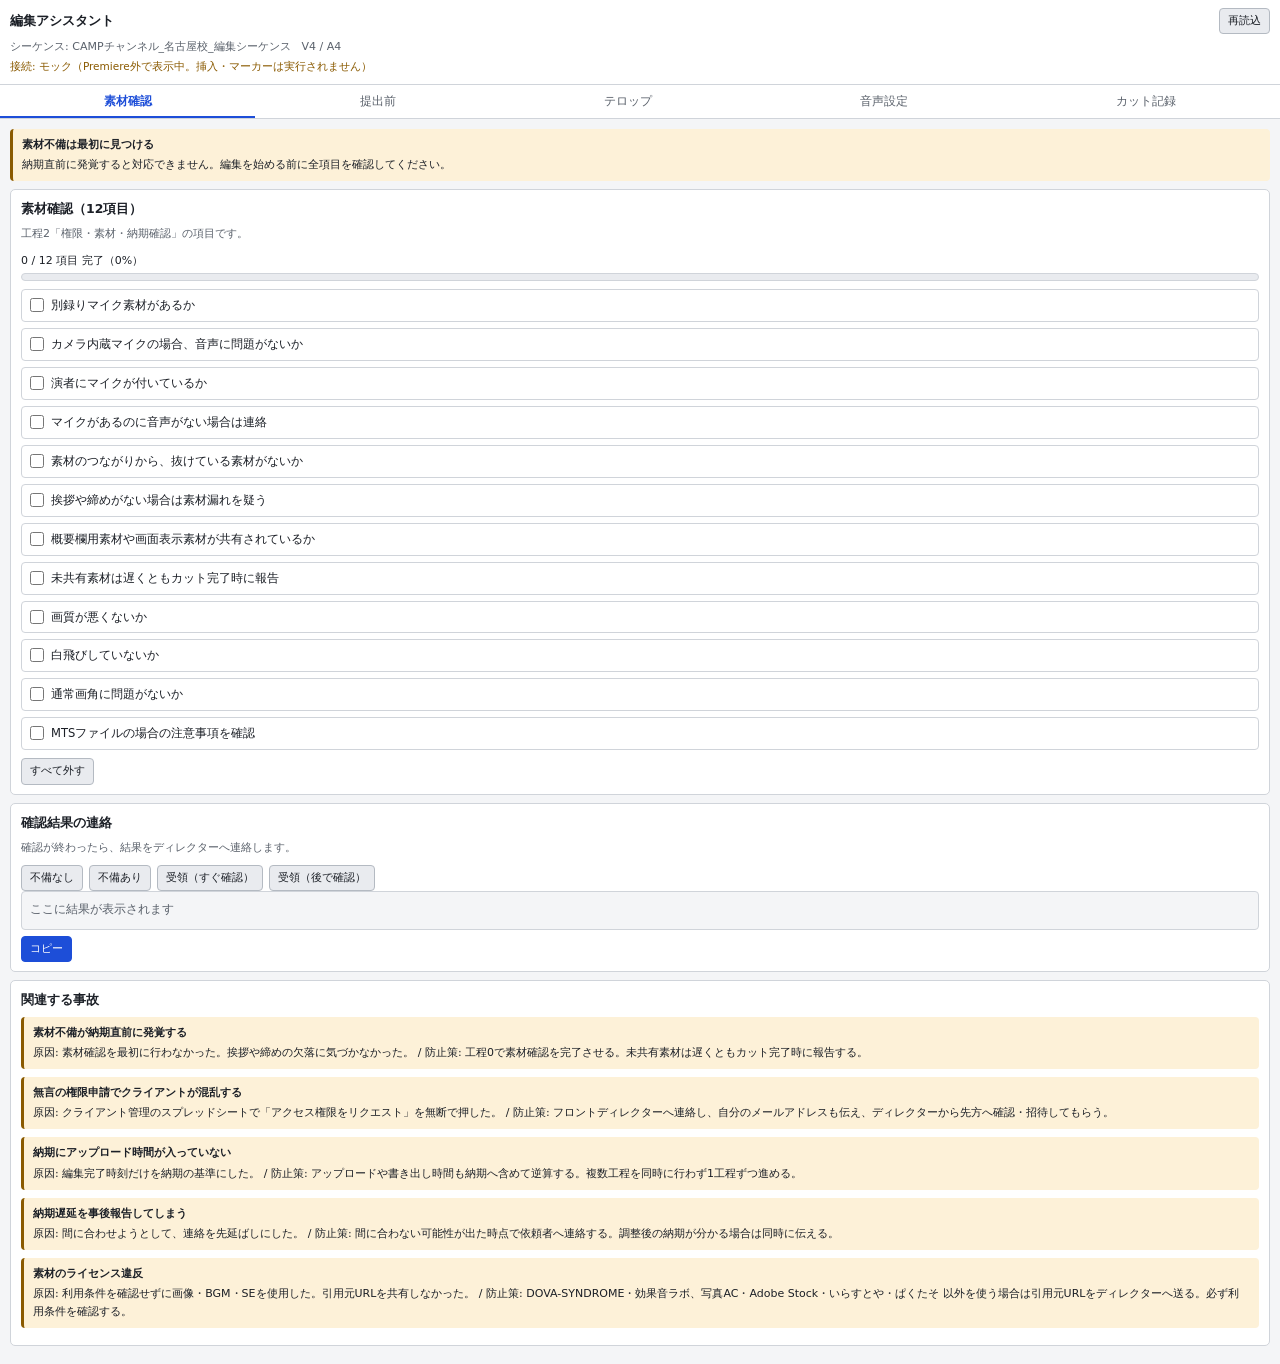
==== uxp-plugin/index.html @ 8db2a5e3 "Premiere Pro UXPパネル「編集アシスタント」を追加 添付画像の「トンマナ パレット」とは別パネルとして実装。役割を分けた。   トンマナ パレット … クリップ素材の挿入   編集アシス" ====
<!DOCTYPE html>
<html lang="ja">
<head>
<meta charset="utf-8">
<title>編集アシスタント</title>
<link rel="stylesheet" href="styles.css">
</head>
<body>

<header class="bar">
  <div class="bar-main">
    <h1>編集アシスタント</h1>
    <button type="button" id="reload" class="btn btn-sm">再読込</button>
  </div>
  <p class="seq" id="seq-info">シーケンス: 読み込み中…</p>
  <p class="env" id="env-info"></p>
</header>

<nav class="tabs" role="tablist" aria-label="機能の切り替え">
  <button type="button" class="tab" role="tab" id="tab-material"  aria-controls="panel-material"  aria-selected="true">素材確認</button>
  <button type="button" class="tab" role="tab" id="tab-submit"    aria-controls="panel-submit"    aria-selected="false" tabindex="-1">提出前</button>
  <button type="button" class="tab" role="tab" id="tab-telop"     aria-controls="panel-telop"     aria-selected="false" tabindex="-1">テロップ</button>
  <button type="button" class="tab" role="tab" id="tab-audio"     aria-controls="panel-audio"     aria-selected="false" tabindex="-1">音声設定</button>
  <button type="button" class="tab" role="tab" id="tab-cut"       aria-controls="panel-cut"       aria-selected="false" tabindex="-1">カット記録</button>
</nav>

<main>
  <section class="panel" id="panel-material" role="tabpanel" aria-labelledby="tab-material"></section>
  <section class="panel" id="panel-submit"   role="tabpanel" aria-labelledby="tab-submit"   hidden></section>
  <section class="panel" id="panel-telop"    role="tabpanel" aria-labelledby="tab-telop"    hidden></section>
  <section class="panel" id="panel-audio"    role="tabpanel" aria-labelledby="tab-audio"    hidden></section>
  <section class="panel" id="panel-cut"      role="tabpanel" aria-labelledby="tab-cut"      hidden></section>
</main>

<div class="toast" id="toast" role="status" aria-live="polite" hidden></div>

<script type="module" src="app.js"></script>
</body>
</html>
---- uxp-plugin/styles.css ----
/* ==========================================================================
   編集アシスタント（Premiere Pro UXPパネル）
   Premiereのパネルは暗い背景が既定。明るいテーマでも読めるようにする。
   ========================================================================== */

:root {
  color-scheme: dark light;

  --bg:        #1e1e1e;
  --bg-2:      #2a2a2a;
  --bg-3:      #333333;
  --bd:        #404040;
  --bd-2:      #555555;
  --tx:        #e8e8e8;
  --mu:        #a0a0a0;

  --accent:    #5b8cff;
  --accent-tx: #0d1117;

  --ok:        #4caf7d;
  --ok-bg:     #16301f;
  --warn:      #e0a02a;
  --warn-bg:   #33280e;
  --ng:        #e0655c;
  --ng-bg:     #3a1714;
  --imp:       #a689f0;
  --imp-bg:    #241c3d;
}

@media (prefers-color-scheme: light) {
  :root {
    --bg:     #f4f5f7;
    --bg-2:   #ffffff;
    --bg-3:   #e9ebef;
    --bd:     #d0d4da;
    --bd-2:   #b4bac2;
    --tx:     #1b1f26;
    --mu:     #5a616b;
    --accent: #1d4ed8;
    --accent-tx: #ffffff;
    --ok:     #0f7b3e;  --ok-bg:   #e3f5ea;
    --warn:   #8a5a00;  --warn-bg: #fdf1d8;
    --ng:     #b3261e;  --ng-bg:   #fce8e6;
    --imp:    #5b3fb5;  --imp-bg:  #eee8fb;
  }
}

* { box-sizing: border-box; }

body {
  margin: 0;
  background: var(--bg);
  color: var(--tx);
  font-family: "Hiragino Kaku Gothic ProN", "Yu Gothic UI", Meiryo, system-ui, sans-serif;
  font-size: 12px;
  line-height: 1.65;
  overflow-wrap: anywhere;
}

h1 { font-size: 13px; margin: 0; font-weight: 700; }
h2 { font-size: 12.5px; margin: 0 0 6px; }
h3 { font-size: 12px; margin: 0 0 4px; }
p  { margin: 0 0 6px; }
ul { margin: 0 0 6px; padding-left: 1.15em; }
li { margin-bottom: 2px; }

:focus-visible { outline: 2px solid var(--accent); outline-offset: 1px; }

/* --- ヘッダー ---------------------------------------------------------- */

.bar {
  background: var(--bg-2);
  border-bottom: 1px solid var(--bd);
  padding: 8px 10px;
  position: sticky; top: 0; z-index: 10;
}
.bar-main { display: flex; align-items: center; gap: 8px; }
.bar-main h1 { flex: 1; }
.seq { font-size: 11px; color: var(--mu); margin: 4px 0 0; }
.env { font-size: 10.5px; color: var(--mu); margin: 2px 0 0; }
.env.mock { color: var(--warn); }

/* --- タブ -------------------------------------------------------------- */

.tabs {
  display: flex; gap: 1px;
  background: var(--bg-2);
  border-bottom: 1px solid var(--bd);
  overflow-x: auto;
  position: sticky; top: 0; z-index: 9;
}
.tab {
  flex: 1 0 auto;
  background: none; border: none;
  border-bottom: 2px solid transparent;
  color: var(--mu);
  font: inherit; font-size: 11.5px;
  padding: 7px 9px 5px;
  cursor: pointer; white-space: nowrap;
}
.tab:hover { color: var(--tx); }
.tab[aria-selected="true"] {
  color: var(--accent); border-bottom-color: var(--accent); font-weight: 700;
}

main { padding: 10px; }
.panel[hidden] { display: none; }

/* --- 共通パーツ -------------------------------------------------------- */

.card {
  background: var(--bg-2);
  border: 1px solid var(--bd);
  border-radius: 5px;
  padding: 9px 10px;
  margin-bottom: 8px;
}

.btn {
  background: var(--bg-3);
  color: var(--tx);
  border: 1px solid var(--bd-2);
  border-radius: 4px;
  font: inherit; font-size: 11.5px;
  padding: 5px 10px;
  cursor: pointer;
  white-space: nowrap;
}
.btn:hover { border-color: var(--accent); }
.btn-sm { padding: 3px 8px; font-size: 11px; }
.btn-primary { background: var(--accent); color: var(--accent-tx); border-color: var(--accent); }
.btn-primary:hover { filter: brightness(1.1); }
.btn-row { display: flex; gap: 6px; flex-wrap: wrap; margin-top: 6px; }

.lead { font-size: 11px; color: var(--mu); margin-bottom: 8px; }

/* バッジ（色だけに頼らず記号と文字を併記） */
.badge {
  display: inline-flex; align-items: center; gap: 3px;
  font-size: 10px; font-weight: 700; line-height: 1.5;
  padding: 1px 6px; border-radius: 8px;
  border: 1px solid currentColor;
}
.badge::before { font-weight: 700; }
.badge-official    { color: var(--ok);   background: var(--ok-bg); }
.badge-official::before { content: "✓"; }
.badge-project     { color: var(--warn); background: var(--warn-bg); }
.badge-project::before { content: "◆"; }
.badge-conflict    { color: var(--ng);   background: var(--ng-bg); }
.badge-conflict::before { content: "⚠"; }
.badge-improvement { color: var(--imp);  background: var(--imp-bg); }
.badge-improvement::before { content: "＋"; }

/* --- 進捗 -------------------------------------------------------------- */

.progress { margin-bottom: 8px; }
.progress-text { font-size: 11px; margin-bottom: 3px; font-variant-numeric: tabular-nums; }
.progress-track {
  height: 8px; background: var(--bg-3);
  border: 1px solid var(--bd); border-radius: 6px; overflow: hidden;
}
.progress-fill { height: 100%; background: var(--ok); width: 0; }

/* --- チェックリスト ---------------------------------------------------- */

.checklist { list-style: none; padding: 0; margin: 0; display: grid; gap: 4px; }
.check-item {
  display: flex; align-items: flex-start; gap: 7px;
  background: var(--bg-2); border: 1px solid var(--bd);
  border-radius: 4px; padding: 6px 8px; cursor: pointer;
  font-size: 11.5px;
}
.check-item:hover { border-color: var(--bd-2); }
.check-item input { width: 14px; height: 14px; margin: 2px 0 0; flex: 0 0 auto; accent-color: var(--ok); cursor: pointer; }
.check-item.is-done { background: var(--ok-bg); border-color: var(--ok); }
.check-item.is-done .ct { text-decoration: line-through; color: var(--mu); }
.check-body { flex: 1; min-width: 0; }
.check-note { display: block; font-size: 10.5px; color: var(--ng); margin-top: 2px; }

.section-sub { font-size: 11px; color: var(--mu); margin: 12px 0 5px; }

/* --- フォーム ---------------------------------------------------------- */

label.field { display: block; margin-bottom: 7px; }
label.field > span { display: block; font-size: 11px; color: var(--mu); margin-bottom: 3px; }

textarea, input[type="text"], input[type="number"], input[type="search"], select {
  width: 100%;
  background: var(--bg);
  color: var(--tx);
  border: 1px solid var(--bd-2);
  border-radius: 4px;
  font: inherit; font-size: 11.5px;
  padding: 6px 7px;
}
textarea { min-height: 96px; resize: vertical; line-height: 1.7; }

.inline { display: flex; gap: 6px; align-items: flex-end; flex-wrap: wrap; }
.inline > * { flex: 1 1 auto; }
.inline > .btn { flex: 0 0 auto; }
.narrow { max-width: 96px; }

/* --- 出力 -------------------------------------------------------------- */

.output {
  background: var(--bg);
  border: 1px solid var(--bd);
  border-radius: 4px;
  padding: 8px;
  font-family: ui-monospace, SFMono-Regular, Menlo, Consolas, monospace;
  font-size: 11.5px; line-height: 1.8;
  white-space: pre-wrap;
  max-height: 260px; overflow: auto;
  margin: 0 0 6px;
}
.output:empty::before { content: "ここに結果が表示されます"; color: var(--mu); }

.stat { font-size: 11px; color: var(--mu); font-variant-numeric: tabular-nums; }

/* --- テーブル ---------------------------------------------------------- */

.table-wrap { overflow-x: auto; border: 1px solid var(--bd); border-radius: 4px; }
table { border-collapse: collapse; width: 100%; font-size: 11px; min-width: 260px; }
th, td { padding: 5px 7px; text-align: left; border-bottom: 1px solid var(--bd); vertical-align: top; }
th { background: var(--bg-3); font-weight: 700; white-space: nowrap; }
tbody tr:last-child td { border-bottom: none; }
td.num { font-variant-numeric: tabular-nums; font-weight: 700; white-space: nowrap; }

/* --- 警告 -------------------------------------------------------------- */

.alert {
  border-left: 3px solid var(--ng);
  background: var(--ng-bg);
  border-radius: 4px;
  padding: 7px 9px;
  font-size: 11px;
  margin-bottom: 8px;
}
.alert.warn { border-left-color: var(--warn); background: var(--warn-bg); }
.alert.imp  { border-left-color: var(--imp);  background: var(--imp-bg); }
.alert strong { display: block; margin-bottom: 2px; }

/* --- カット記録 -------------------------------------------------------- */

.rec-list { list-style: none; padding: 0; margin: 0; display: grid; gap: 4px; }
.rec-item {
  background: var(--bg-2); border: 1px solid var(--bd);
  border-left: 3px solid var(--accent);
  border-radius: 4px; padding: 6px 8px; font-size: 11px;
}
.rec-item .tc { font-variant-numeric: tabular-nums; font-weight: 700; color: var(--accent); }
.rec-item .rs { color: var(--mu); }
.empty { color: var(--mu); font-size: 11px; padding: 10px 0; text-align: center; }

/* --- トースト ---------------------------------------------------------- */

.toast {
  position: fixed; left: 50%; bottom: 12px; transform: translateX(-50%);
  background: var(--tx); color: var(--bg);
  padding: 7px 14px; border-radius: 14px;
  font-size: 11.5px; font-weight: 700;
  max-width: calc(100vw - 24px); text-align: center;
  z-index: 100;
}
.toast[hidden] { display: none; }
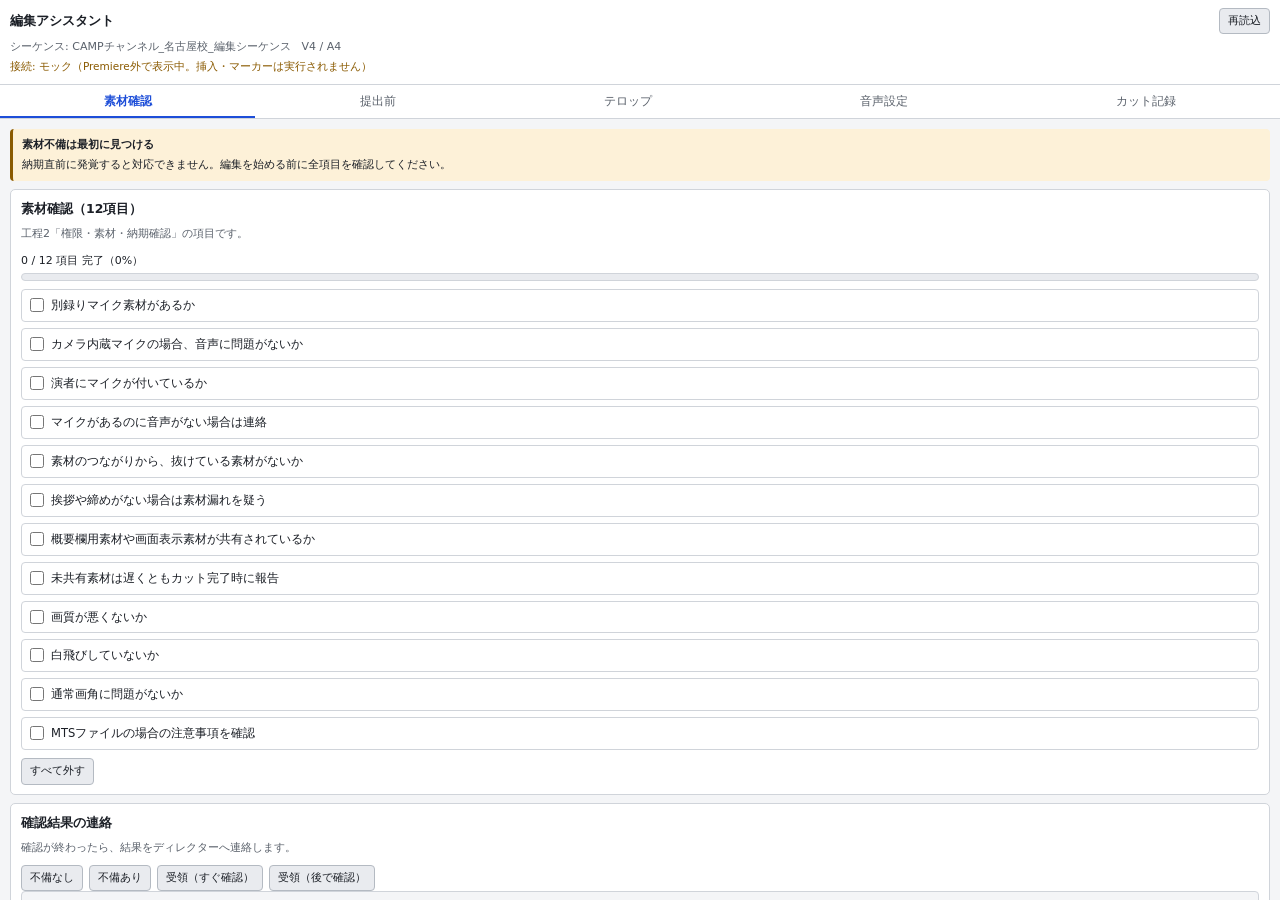
==== commit 5f64904f: "テロップ機能を「貼って実行すればフレームずれなく作成」に変更 タイムコード付き文字起こしを貼り、実行を押すとフレーム確定済みの テロップが作成されるようにした。  ## フレームずれをどう防ぐか  ず" ====
--- a/uxp-plugin/index.html
+++ b/uxp-plugin/index.html
@@ -34,6 +34,14 @@
 
 <div class="toast" id="toast" role="status" aria-live="polite" hidden></div>
 
-<script type="module" src="app.js"></script>
+<!--
+  UXPはESモジュールに対応していないため、古典的なスクリプトとして依存順に読み込む。
+  各ファイルはグローバルへ自分を登録する。読み込み順を変えないこと。
+-->
+<script src="data/manual-snapshot.js"></script>
+<script src="telop.js"></script>
+<script src="timecode.js"></script>
+<script src="adapter.js"></script>
+<script src="app.js"></script>
 </body>
 </html>
--- a/uxp-plugin/styles.css
+++ b/uxp-plugin/styles.css
@@ -47,8 +47,19 @@
 
 * { box-sizing: border-box; }
 
+/*
+ * UXPパネルでは body 自体のスクロールが効かないことがある。
+ * パネル全体を縦フレックスにして、本文（main）だけをスクロール領域にする。
+ * これでヘッダーとタブは常に見えたまま、中身だけが動く。
+ */
+html, body { height: 100%; }
+
 body {
   margin: 0;
+  height: 100%;
+  display: flex;
+  flex-direction: column;
+  overflow: hidden;
   background: var(--bg);
   color: var(--tx);
   font-family: "Hiragino Kaku Gothic ProN", "Yu Gothic UI", Meiryo, system-ui, sans-serif;
@@ -69,25 +80,30 @@
 /* --- ヘッダー ---------------------------------------------------------- */
 
 .bar {
+  flex: 0 0 auto;
   background: var(--bg-2);
   border-bottom: 1px solid var(--bd);
   padding: 8px 10px;
-  position: sticky; top: 0; z-index: 10;
-}
-.bar-main { display: flex; align-items: center; gap: 8px; }
-.bar-main h1 { flex: 1; }
-.seq { font-size: 11px; color: var(--mu); margin: 4px 0 0; }
+}
+.bar-main { display: flex; align-items: center; gap: 8px; flex-wrap: wrap; }
+.bar-main h1 { flex: 1 1 auto; min-width: 0; }
+.seq { font-size: 11px; color: var(--mu); margin: 4px 0 0; overflow-wrap: anywhere; }
 .env { font-size: 10.5px; color: var(--mu); margin: 2px 0 0; }
 .env.mock { color: var(--warn); }
 
 /* --- タブ -------------------------------------------------------------- */
 
+/*
+ * 縦フレックスで固定するため sticky は使わない。
+ * タブが多いときは横スクロールする。
+ */
 .tabs {
+  flex: 0 0 auto;
   display: flex; gap: 1px;
   background: var(--bg-2);
   border-bottom: 1px solid var(--bd);
   overflow-x: auto;
-  position: sticky; top: 0; z-index: 9;
+  overflow-y: hidden;
 }
 .tab {
   flex: 1 0 auto;
@@ -103,8 +119,25 @@
   color: var(--accent); border-bottom-color: var(--accent); font-weight: 700;
 }
 
-main { padding: 10px; }
+/* ここだけがスクロールする */
+main {
+  flex: 1 1 auto;
+  min-height: 0;
+  overflow-y: auto;
+  overflow-x: hidden;
+  padding: 10px;
+  -webkit-overflow-scrolling: touch;
+}
 .panel[hidden] { display: none; }
+
+/* スクロールバーを細く（Premiereの見た目に合わせる） */
+main::-webkit-scrollbar { width: 10px; }
+main::-webkit-scrollbar-track { background: var(--bg); }
+main::-webkit-scrollbar-thumb {
+  background: var(--bd-2); border-radius: 5px;
+  border: 2px solid var(--bg);
+}
+main::-webkit-scrollbar-thumb:hover { background: var(--mu); }
 
 /* --- 共通パーツ -------------------------------------------------------- */
 
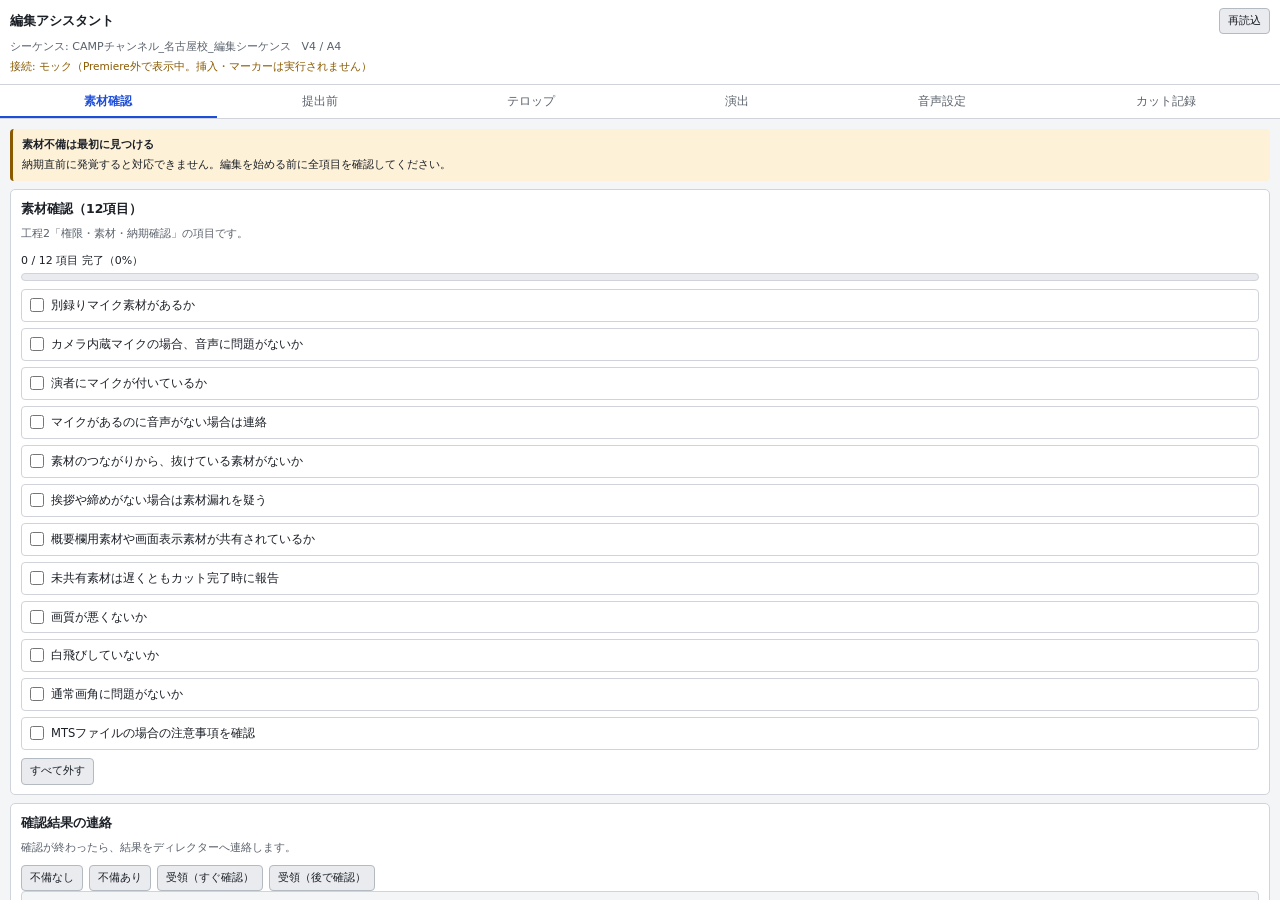
==== commit d6ec3a03: "演出タブを追加し、演出位置へマーカーを一括で打てるようにする 工程8のうち、機械にできる部分だけを実装した。  できること: 尺のIN/OUTと間隔から演出スロットを計算し、その位置へ シーケンスマー" ====
--- a/uxp-plugin/index.html
+++ b/uxp-plugin/index.html
@@ -20,6 +20,7 @@
   <button type="button" class="tab" role="tab" id="tab-material"  aria-controls="panel-material"  aria-selected="true">素材確認</button>
   <button type="button" class="tab" role="tab" id="tab-submit"    aria-controls="panel-submit"    aria-selected="false" tabindex="-1">提出前</button>
   <button type="button" class="tab" role="tab" id="tab-telop"     aria-controls="panel-telop"     aria-selected="false" tabindex="-1">テロップ</button>
+  <button type="button" class="tab" role="tab" id="tab-direction" aria-controls="panel-direction" aria-selected="false" tabindex="-1">演出</button>
   <button type="button" class="tab" role="tab" id="tab-audio"     aria-controls="panel-audio"     aria-selected="false" tabindex="-1">音声設定</button>
   <button type="button" class="tab" role="tab" id="tab-cut"       aria-controls="panel-cut"       aria-selected="false" tabindex="-1">カット記録</button>
 </nav>
@@ -27,8 +28,9 @@
 <main>
   <section class="panel" id="panel-material" role="tabpanel" aria-labelledby="tab-material"></section>
   <section class="panel" id="panel-submit"   role="tabpanel" aria-labelledby="tab-submit"   hidden></section>
-  <section class="panel" id="panel-telop"    role="tabpanel" aria-labelledby="tab-telop"    hidden></section>
-  <section class="panel" id="panel-audio"    role="tabpanel" aria-labelledby="tab-audio"    hidden></section>
+  <section class="panel" id="panel-telop"     role="tabpanel" aria-labelledby="tab-telop"     hidden></section>
+  <section class="panel" id="panel-direction" role="tabpanel" aria-labelledby="tab-direction" hidden></section>
+  <section class="panel" id="panel-audio"     role="tabpanel" aria-labelledby="tab-audio"     hidden></section>
   <section class="panel" id="panel-cut"      role="tabpanel" aria-labelledby="tab-cut"      hidden></section>
 </main>
 
--- a/uxp-plugin/styles.css
+++ b/uxp-plugin/styles.css
@@ -248,6 +248,36 @@
 }
 .output:empty::before { content: "ここに結果が表示されます"; color: var(--mu); }
 
+/*
+ * 調査結果。
+ *
+ * textarea にしているのは、確実に選択してコピーできるようにするため。
+ * pre だと環境によって選択できず、クリップボードAPIも通らないと
+ * 中身を取り出す手段が無くなる。
+ *
+ * 既定は折り返さない。APIのメソッド名は途中で折ると切れ目が分からなくなる。
+ * 「折り返す」で切り替えられる。
+ */
+.inspect-out {
+  display: block;
+  width: 100%;
+  box-sizing: border-box;
+  background: var(--bg);
+  color: var(--fg);
+  border: 1px solid var(--bd);
+  border-radius: 4px;
+  padding: 8px;
+  font-family: ui-monospace, SFMono-Regular, Menlo, Consolas, monospace;
+  font-size: 11px; line-height: 1.7;
+  white-space: pre;
+  overflow: auto;
+  resize: vertical;
+  margin: 6px 0 0;
+  user-select: text;
+  -webkit-user-select: text;
+}
+.inspect-out.is-wrapped { white-space: pre-wrap; word-break: break-all; }
+
 .stat { font-size: 11px; color: var(--mu); font-variant-numeric: tabular-nums; }
 
 /* --- テーブル ---------------------------------------------------------- */
@@ -296,3 +326,21 @@
   z-index: 100;
 }
 .toast[hidden] { display: none; }
+
+/* --- 補足説明ブロック ---------------------------------------------------- */
+
+.help {
+  background: var(--bg-3);
+  border-left: 3px solid var(--accent);
+  border-radius: 4px;
+  padding: 8px 10px;
+  margin: 6px 0 8px;
+  font-size: 11px;
+  color: var(--mu);
+}
+.help strong { display: block; color: var(--tx); font-size: 11.5px; margin-bottom: 3px; }
+.help p { margin: 0 0 4px; }
+.help p:last-child { margin-bottom: 0; }
+
+/* 同時発言で上のトラックへ分けたテロップ */
+td.num.layered { color: var(--warn); font-weight: 700; }
